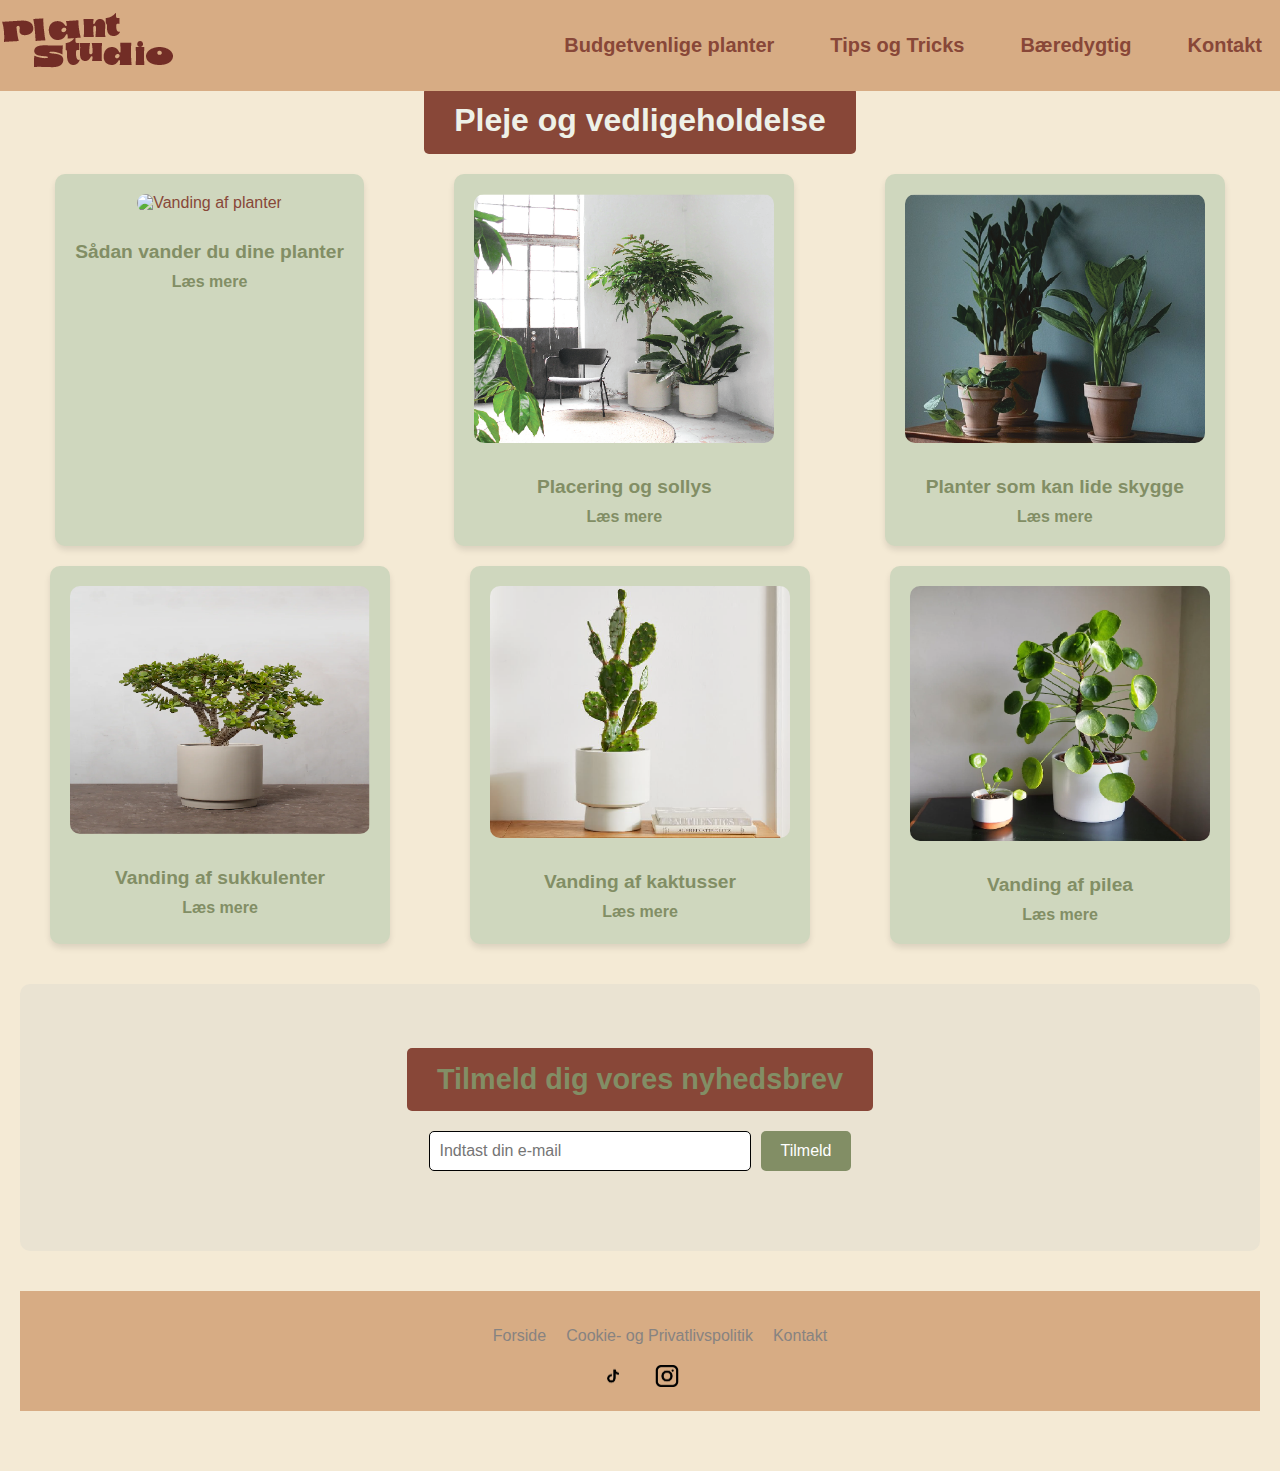
==== artikelplanter.html @ 6d5b94d0 "arbjede på skolen" ====
<!DOCTYPE html>
<html lang="da">
  <!DOCTYPE html>
  <html lang="da">
  <head>
      <meta charset="UTF-8">
      <meta name="viewport" content="width=device-width, initial-scale=1.0">
      <title>Plant Studio</title>
      <link rel="stylesheet" href="css/css.css">

    </head>
    <body>
        <!-- Header -->
        <div class="baggrund">
        <header>
            <div class="logo">
                    <img src="images/Logo.png" alt="Logo">
            </div>
                    <!-- Nav bar start -->
                        <nav class="navbar">
                            <ul>
                                <li><a href="#">Budgetvenlige planter</a>
                                    <ul>
                                        <li><a href="#">Indendørsplanter</a></li>
                                        <li><a href="#">Luftrensende planter</a></li>
                                        <li><a href="#">Udendørsplanter</a></li>
                                        <li><a href="#">Urter og grøntsager</a></li>
                                        <li><a href="#">Spiselige blomster</a></li>
                                    </ul>
                                </li>
                                <li><a href="#">Tips og Tricks</a>
                                    <ul>
                                        <li><a href="#">Budgettips</a></li>
                                        <li><a href="#">Plads optimering</a></li>
                                        <li><a href="#">Ompotning</a></li>
                                        <li><a href="#">DIY og dekoration</a></li>
                                        <li><a href="subside.html">Pleje og vedligeholdelse</a></li>
                                    </ul>
                                </li>
                                <li><a href="#">Bæredygtig</a>
                                    <ul>
                                        <li><a href="#">Urban gardening</a></li>
                                        <li><a href="#">Hydroponic garden</a></li>
                                        <li><a href="#">Genbrug af madrester</a>
                                            <ul>
                                                <li><a href="#">Blog</a></li>
                                            </ul>
                                        </li>
                                        <li><a href="#">Kompost</a></li>
                                    </ul>
                                </li>
                                <li><a href="#">Kontakt</a>
                                    <ul>
                                        <li><a href="#">Om os</a></li>
                                        <li><a href="#">Tilmeld nyhedsbrev</a></li>
                                        <li><a href="#">Social medier</a></li>
                                    </ul>
                                </li>
                            </ul>
                        </nav>
                    </div>
                    </div>
        </header>


        <!-- Pleje og vedligeholdelse - Artikler -->
    <section class="maintenance-page">
        <h2>Pleje og vedligeholdelse</h2>
        <div class="article-list">
            <article>
                <img src="images//Sådan vander du dine planter.png" alt="Vanding af planter">
                <h3>Sådan vander du dine planter</h3>
                <a href="artikelplanter.html">Læs mere</a>
            </article>
            <article>
                <img src="images/Placering.png" alt="Placering og sollys">
                <h3>Placering og sollys</h3>
                <a href="#">Læs mere</a>
            </article>
            <article>
                <img src="images/Skygge.png" alt="Planter der kan lide skygge">
                <h3>Planter som kan lide skygge</h3>
                <a href="#">Læs mere</a>
            </article>
            <article>
                <img src="images/sukkl.png" alt="Vanding af sukkulenter">
                <h3>Vanding af sukkulenter</h3>
                <a href="#">Læs mere</a>
            </article>
            <article>
                <img src="images/Kaktus.png" alt="Vanding af kaktusser">
                <h3>Vanding af kaktusser</h3>
                <a href="#">Læs mere</a>
            </article>
            <article>
                <img src="images/pilea.png" alt="Vanding af pilea">
                <h3>Vanding af pilea</h3>
                <a href="#">Læs mere</a>
            </article>
        </div>

            <!-- Nyhedsbrev -->
            <section class="newsletter">
                <h2>Tilmeld dig vores nyhedsbrev</h2>
                <form id="signupForm" onsubmit="return handleSubmit(event)">
                    <input type="email" id="email" placeholder="Indtast din e-mail" required>
                    <button type="submit">Tilmeld</button>
                </form>
                <p class="thank-you-message" id="thankYouMessage">Tak for din tilmelding!</p>
            </section> 

        <!-- Footer -->
        <footer>
            <nav>
                <ul>
                    <li><a href="#">Forside</a></li>
                    <li><a href="#">Cookie- og Privatlivspolitik</a></li>
                    <li><a href="#">Kontakt</a></li>
                </ul>
            </nav>
            <div class="social-media">
                <a href="#"><img src="images/Tik tok.png" alt="TikTok"></a>
                <a href="#"><img src="images/instagram.png" alt="Instagram"></a>
            </div>
        </footer>

        <script>
            function handleSubmit(event) {
                event.preventDefault(); // Forhindrer sidegenindlæsning ved indsendelse af formular
                var thankYouMessage = document.getElementById('thankYouMessage');
                thankYouMessage.style.display = 'block'; // Vis takke-besked
                document.getElementById('signupForm').reset(); // Nulstil formularen
            }
        </script>
        
    </body>
    </html>
---- css/css.css ----
/**
 * file: css/css.css
 * purpose: styling
 **/
 
¨

* {
  margin: 0px;
  padding: 0px;
  box-sizing: border-box;
}

/* Body styles */
body {
  font-family: Arial, sans-serif;
  background-color: #eae3d5;
  color: #884738;
  margin: 0;
  padding: 0;
  
}

/* Murats section */
header {
  position: fixed; /* Fastgjort øverst */
  background-color: #d7ac84;
  top:0;
  left:0;
  right:0;
  display: flex;
  align-items: center; /* Vertikalt centreret */
  justify-content: space-between;  /* Sørg for, at logo og menu er på hver sin side */
  z-index: 1000;
}
header .logo {
  font-weight: bolder;
  font-size: 25px;
  color:#884738
}
header .navbar ul {
  list-style: none;
}
header .navbar ul li {
  position: relative;
  float: left;
}

header .navbar ul li a {
  font-family:sans-serif;
  text-decoration: none;
  font-size: 20px;
  padding: 18px;
  color:#884738;
  display: block;
  font-weight: bold;
}
header .navbar ul li a:hover {
  background-color: #C1A18C; /* Ændrer farve ved hover */
}
header .navbar ul li ul {
  position: absolute;
  left: 0;
  width: 200px;
  background:#fff;
  display: none;
}
header .navbar ul li ul li {
  width: 100%;
  border-top: 1px solid rgba(0,0,0,0.1);
}
header .navbar ul li ul li ul {
  left: 200px;
  top:0;
}
header .navbar ul li:focus-within > ul,
header .navbar ul li:hover > ul {
  display: block;
}
#menu-bar {
  display: none;
}
header label {
  font-size: 20px;
  color: #333;
  cursor: pointer;
  display: none;
}
@media(max-width:991px){
}
/* Murats section slut */



/* Logo styling */
.logo {
  flex: 1; /* Sørger for, at mit logoet holder sin plads til venstre */
}



/* Navbar styling */
.navbar {
  display: flex;
}

.navbar ul {
  list-style: none;
  display: flex;
  gap: 20px; /* Mellemrum mellem menupunkter */
}

.navbar ul li {
  position: relative;
}

.navbar ul li a {
  text-decoration: none;
  font-size: 20px;
  color: white; /* Hvid tekst for kontrast mod baggrunden */
  font-weight: bold;
  padding: 10px 15px;
}

.navbar ul li a:hover {
  background-color: #C1A18C; /* Lysere brun farve ved hover */
  color: white;
  padding: 10px;
  border-radius: 5px;
}



/* Hero menu i midten section */

.hero{
  background-image: url('../images/Forside\ billede.png');
  background-size: cover; /* Sørger for, at billedet dækker hele sektionen */
  background-position: center; /* Billedet er centreret */
  background-repeat: no-repeat; /* Forhindrer gentagelse af billedet */
  height: 90vh; /* Bruger hele skærmhøjden */
  display: flex;
  flex-direction: column;
  justify-content: center;
  align-items: center;
  text-align: center;
  position: relative; /* Sørger for, at indholdet forbliver inde i hero-sektionen */
  padding-top: 80px; /* Tilføj ekstra padding for at undgå overlap med menuen */
}
.hero h2 {
  font-size: 2.5rem;
  color: #edfbd0;
  margin-bottom: 20px;
  background-color: #884738;
  padding: 15px 30px; /* Mere padding for at gøre boksen større */
  border-radius: 5px;  /* Rundede hjørner */
  font-weight: bold;
  display: inline-block; /* Holder boksen tæt om teksten */
  margin-bottom: 20px; /* Mellemrum under overskriften */
}
/* Hero section - knapper */
.buttons {
  gap: 20px;
}


/* Brune knapper section */
.btn {
  background-color: #884738;
  color: #edfbd0;
  padding: 10px 20px;
  text-decoration: none;
  border-radius: 5px;
  font-weight: bold; /* Gør teksten fed */
  transition: background-color 0.3s ease;
}
.btn:hover {
  background-color: #C1A18C;
}


/* Introduction section */
.intro {
  background-color: #eae3d5;
  text-align: center;
  padding: 40px 20px;
  font-size: 1.2rem;
  font-weight: bold;
  color: #884738;
}


/* Articles section */
.articles {
  padding: 40px 0px;
  text-align: center;
  background-color: #eae3d5;
}
.articles h2 {
  font-size: 2rem;
  margin-bottom: 20px;
}
.article-list {
  display: flex;
  justify-content: space-around;
  gap: 20px;
  flex-wrap: wrap; /* Sørg for, at artiklerne tilpasses mindre skærme */
}
article {
  background-color: #cfd7be;
  border-radius: 10px;
  padding: 20px;
  box-shadow: 0 4px 6px rgba(0, 0, 0, 0.1);
  text-align: center;
  max-width: 300px; /* Sæt en max-width for små skærme */
}
article img {
  width: 100%;
  border-radius: 10px;
  margin-bottom: 15px;
}
article h3 {
  font-size: 1.2rem;
  margin-bottom: 10px;
  color: #828e65;
}
article a {
  text-decoration: none;
  color: #828e65;
  font-weight: bold;
}
article a:hover {
  color: #C1A18C;
}


/* Pleje og Vedligeholdelse specifik styling */
.maintenance-page {
  padding: 60px 20px;
  background-color: #f4ead5;
  text-align: center;
}

.maintenance-page h2 {
  background-color: #884738;
  color: #eef1e8;
  padding: 15px 30px;
  font-size: 2rem;
  border-radius: 5px;
  margin-bottom: 40px;
  display: inline-block;
  margin-bottom: 20px; /* Mellemrum under overskriften */
}

.article-list {
  display: flex;
  flex-wrap: wrap;
  justify-content: space-around;
  gap: 20px;
}

article {
  background-color: #cfd7be;
  border-radius: 10px;
  padding: 20px;
  max-width: 300px;
  text-align: center;
  box-shadow: 0 4px 6px rgba(0, 0, 0, 0.1);
}

article img {
  width: 100%;
  border-radius: 10px;
  margin-bottom: 10px;
}

article h3 {
  font-size: 1.2rem;
  margin-bottom: 10px;
  color: #828e65;
}

article a {
  text-decoration: none;
  color: #828e65;
  font-weight: bold;
}

article a:hover {
  color: #C1A18C;
}

/* Pagination styling */
.pagination {
  margin-top: 30px;
  font-size: 1.2rem;
}

.pagination a {
  margin: 0 10px;
  text-decoration: none;
  color: #884738;
}

.pagination span {
  font-weight: bold;
}



/* Nyhedsbrev section */
.newsletter {
  padding: 40px 20px;
  text-align: center;
  background-color: #EAE3D2;
  border-radius: 10px;
  margin: 40px 0;
}
.newsletter h2 {
  font-family: Arial, Helvetica, sans-serif;
  color: #828e65;
  font-size: 1.8rem;
}
.newsletter form {
  display: flex;
  justify-content: center;
  gap: 10px;
}
.newsletter input[type="email"] {
  padding: 10px;
  border: 1px solid #020202;
  border-radius: 5px;
  width: 300px;
  margin-bottom: 40px;
  font-size: 1rem;
}
.newsletter button {
  padding: 10px 20px;
  background-color: #828e65;
  color: white;
  border: none;
  border-radius: 5px;
  cursor: pointer;
  font-size: 1rem;
  display: inline-block;
  margin-bottom: 40px;
}
.newsletter button:hover {
  background-color: #C1A18C;
}

.thank-you-message {
  display: none; /* Skjult som standard */
  color: green;
  margin-top: 20px;
  font-size: 1.2rem;
}



/* Footer */
footer {
  padding: 20px;
  text-align: center;
  background-color: #d7ac84;
}
footer nav ul {
  list-style: none;
  display: flex;
  justify-content: center;
  gap: 20px;
}
footer nav ul li {
  display: inline;
}
footer nav ul li a {
  text-decoration: none;
  color: #878381;
}
.social-media {
  margin-top: 20px;
}
.social-media a img {
  width: 30px;
  margin: 0 10px;
}

@media (max-width: 768px) {
  .hero {
    height: 300px; /* Mindre højde for mobile enheder */
  }
  .hero h2 {
    font-size: 1.8rem; /* Mindre tekststørrelse */
  }
  .buttons {
    flex-direction: column; /* Stak knapperne vertikalt */
  }
}
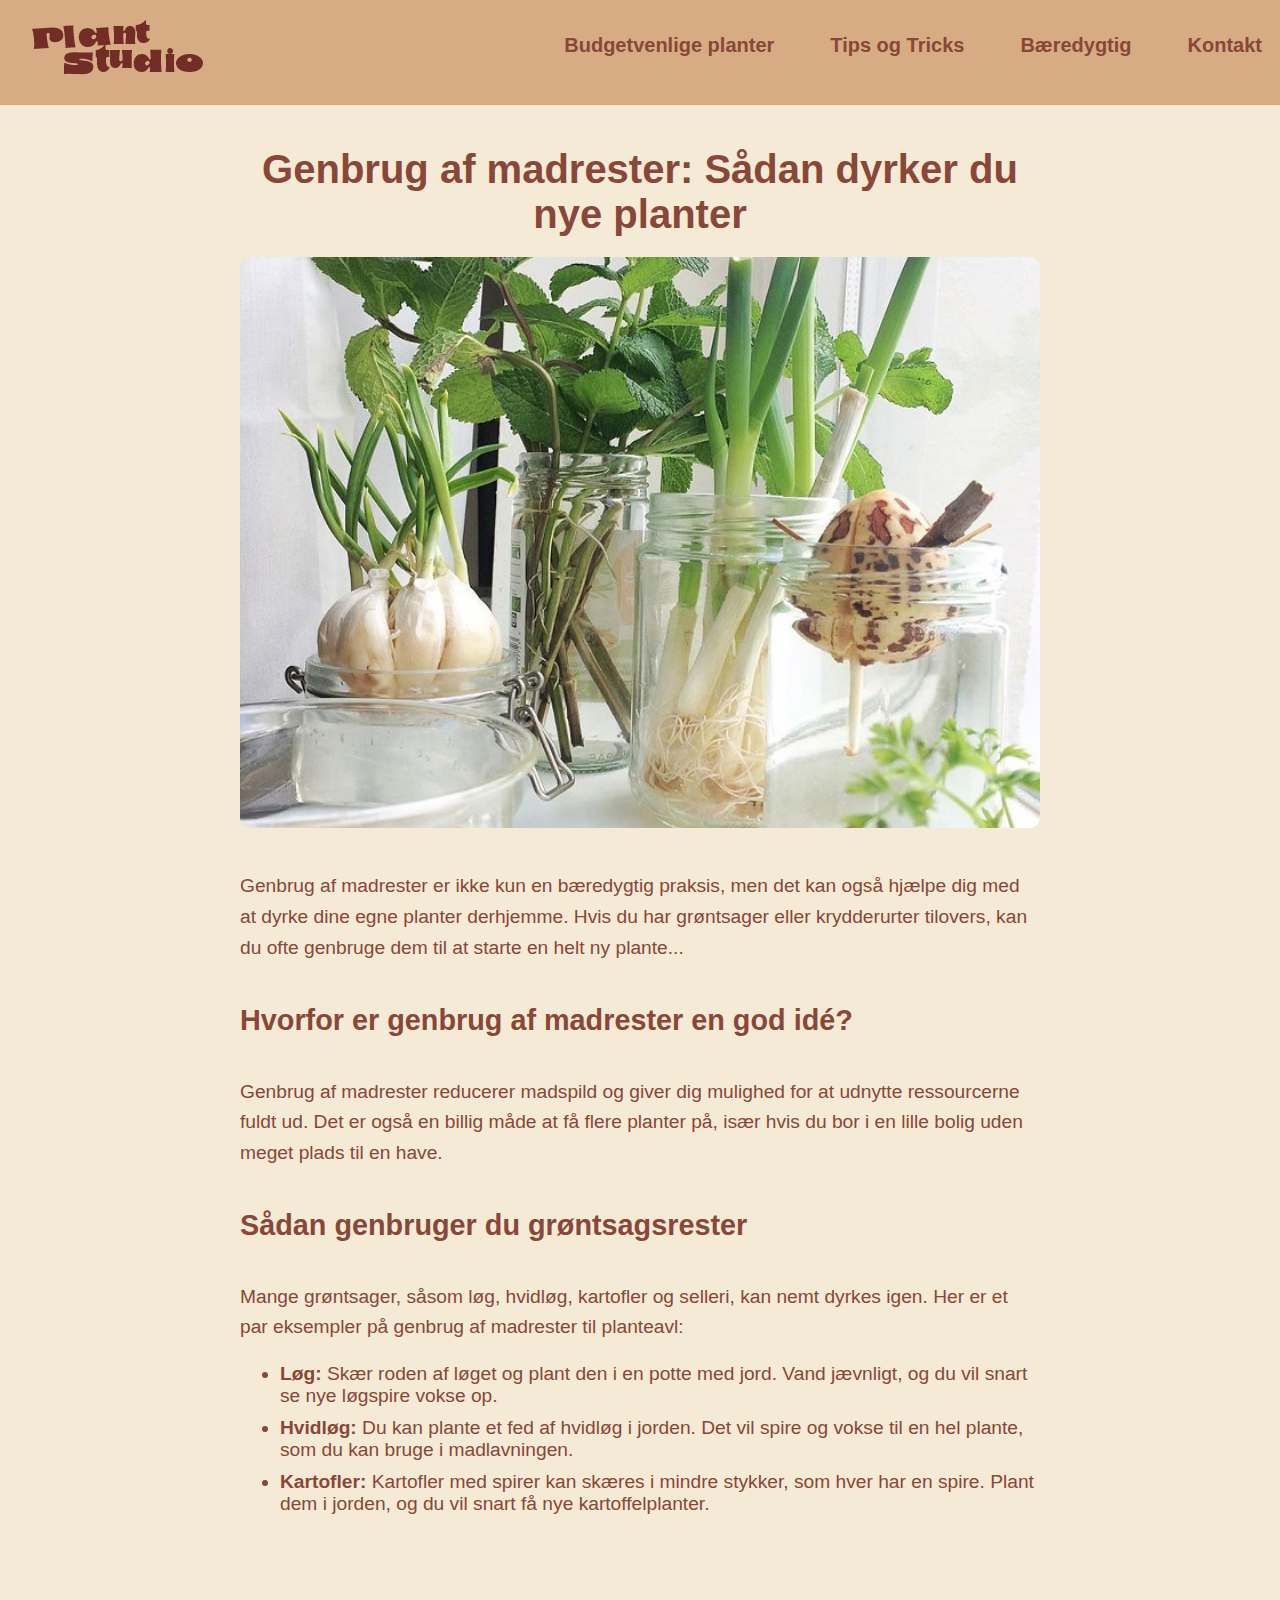
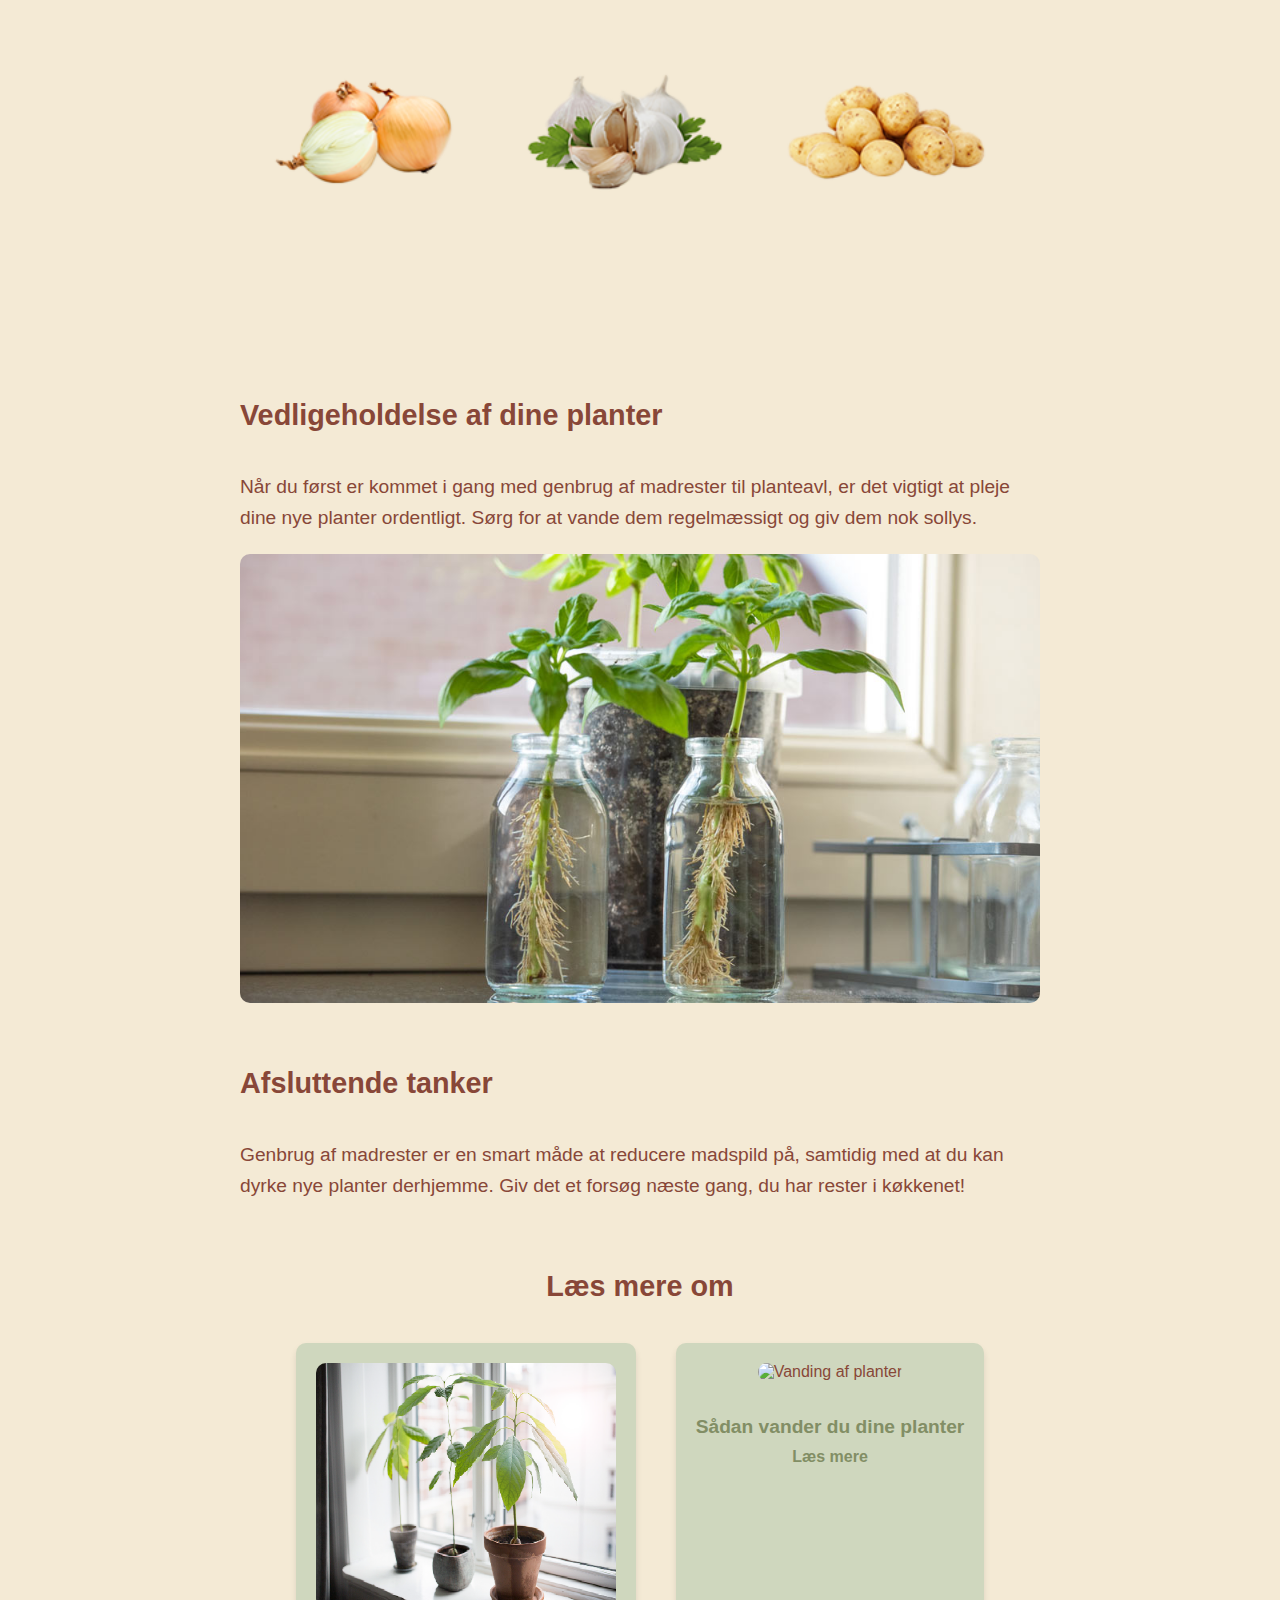
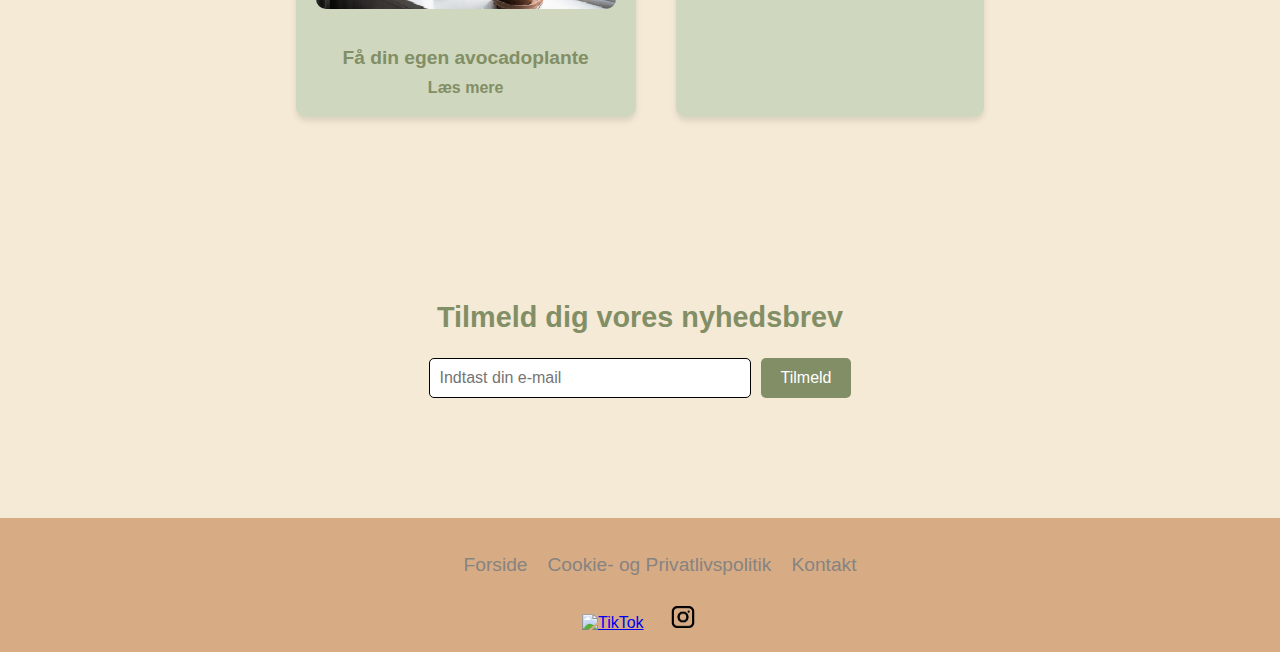
==== commit c8124eb7: "arbjde" ====
--- a/artikelplanter.html
+++ b/artikelplanter.html
@@ -62,76 +62,86 @@
                     </div>
         </header>
 
+ <!-- Artikel Sektion -->
+ <section class="single-article">
+    <h1>Genbrug af madrester: Sådan dyrker du nye planter</h1>
+    <img src="images/Madrester i glas.jpg" alt="Genbrug af madrester billede">
+    <p>Genbrug af madrester er ikke kun en bæredygtig praksis, men det kan også hjælpe dig med at dyrke dine egne planter derhjemme. Hvis du har grøntsager eller krydderurter tilovers, kan du ofte genbruge dem til at starte en helt ny plante...</p>
 
-        <!-- Pleje og vedligeholdelse - Artikler -->
-    <section class="maintenance-page">
-        <h2>Pleje og vedligeholdelse</h2>
+    <h2>Hvorfor er genbrug af madrester en god idé?</h2>
+    <p>Genbrug af madrester reducerer madspild og giver dig mulighed for at udnytte ressourcerne fuldt ud. Det er også en billig måde at få flere planter på, især hvis du bor i en lille bolig uden meget plads til en have.</p>
+
+    <h2>Sådan genbruger du grøntsagsrester</h2>
+    <p>Mange grøntsager, såsom løg, hvidløg, kartofler og selleri, kan nemt dyrkes igen. Her er et par eksempler på genbrug af madrester til planteavl:</p>
+    <ul>
+        <li><strong>Løg:</strong> Skær roden af løget og plant den i en potte med jord. Vand jævnligt, og du vil snart se nye løgspire vokse op.</li>
+        <li><strong>Hvidløg:</strong> Du kan plante et fed af hvidløg i jorden. Det vil spire og vokse til en hel plante, som du kan bruge i madlavningen.</li>
+        <li><strong>Kartofler:</strong> Kartofler med spirer kan skæres i mindre stykker, som hver har en spire. Plant dem i jorden, og du vil snart få nye kartoffelplanter.</strong>
+    </ul>
+ 
+ <div class="grøntsager-billeder">
+    <img src="images/mad 4.png" alt="Genbrug af løg" class="grønsager-bil">
+</div>
+
+    <h2>Vedligeholdelse af dine planter</h2>
+    <p>Når du først er kommet i gang med genbrug af madrester til planteavl, er det vigtigt at pleje dine nye planter ordentligt. Sørg for at vande dem regelmæssigt og giv dem nok sollys.</p>
+
+    <img src="images/Basil.jpg" alt="Planter vokser fra madrester">
+
+    <h2>Afsluttende tanker</h2>
+    <p>Genbrug af madrester er en smart måde at reducere madspild på, samtidig med at du kan dyrke nye planter derhjemme. Giv det et forsøg næste gang, du har rester i køkkenet!</p>
+
+    <!-- Relaterede artikler -->
+    <section class="related-articles">
+        <h3>Læs mere om</h3>
         <div class="article-list">
             <article>
-                <img src="images//Sådan vander du dine planter.png" alt="Vanding af planter">
-                <h3>Sådan vander du dine planter</h3>
-                <a href="artikelplanter.html">Læs mere</a>
+                <img src="images/avocado1.png" alt="Avocadoplante">
+                <h3>Få din egen avocadoplante</h3>
+                <a href="avocado.html">Læs mere</a>
             </article>
             <article>
-                <img src="images/Placering.png" alt="Placering og sollys">
-                <h3>Placering og sollys</h3>
-                <a href="#">Læs mere</a>
-            </article>
-            <article>
-                <img src="images/Skygge.png" alt="Planter der kan lide skygge">
-                <h3>Planter som kan lide skygge</h3>
-                <a href="#">Læs mere</a>
-            </article>
-            <article>
-                <img src="images/sukkl.png" alt="Vanding af sukkulenter">
-                <h3>Vanding af sukkulenter</h3>
-                <a href="#">Læs mere</a>
-            </article>
-            <article>
-                <img src="images/Kaktus.png" alt="Vanding af kaktusser">
-                <h3>Vanding af kaktusser</h3>
-                <a href="#">Læs mere</a>
-            </article>
-            <article>
-                <img src="images/pilea.png" alt="Vanding af pilea">
-                <h3>Vanding af pilea</h3>
+                <img src="images/Sådan vander du dine planter.png" alt="Vanding af planter">
+                <h3>Sådan vander du dine planter</h3>
                 <a href="#">Læs mere</a>
             </article>
         </div>
+    </section>
+</section>
 
-            <!-- Nyhedsbrev -->
-            <section class="newsletter">
-                <h2>Tilmeld dig vores nyhedsbrev</h2>
-                <form id="signupForm" onsubmit="return handleSubmit(event)">
-                    <input type="email" id="email" placeholder="Indtast din e-mail" required>
-                    <button type="submit">Tilmeld</button>
-                </form>
-                <p class="thank-you-message" id="thankYouMessage">Tak for din tilmelding!</p>
-            </section> 
+   <!-- Nyhedsbrev -->
+</section>
+<section class="newsletter">
+    <h2>Tilmeld dig vores nyhedsbrev</h2>
+    <form id="signupForm" onsubmit="return handleSubmit(event)">
+        <input type="email" id="email" placeholder="Indtast din e-mail" required>
+        <button type="submit">Tilmeld</button>
+    </form>
+    <p class="thank-you-message" id="thankYouMessage">Tak for din tilmelding! Du er nu tilmeldt vores nyhedsbrev!</p>
+</section> 
 
-        <!-- Footer -->
-        <footer>
-            <nav>
-                <ul>
-                    <li><a href="#">Forside</a></li>
-                    <li><a href="#">Cookie- og Privatlivspolitik</a></li>
-                    <li><a href="#">Kontakt</a></li>
-                </ul>
-            </nav>
-            <div class="social-media">
-                <a href="#"><img src="images/Tik tok.png" alt="TikTok"></a>
-                <a href="#"><img src="images/instagram.png" alt="Instagram"></a>
-            </div>
-        </footer>
-
-        <script>
-            function handleSubmit(event) {
-                event.preventDefault(); // Forhindrer sidegenindlæsning ved indsendelse af formular
-                var thankYouMessage = document.getElementById('thankYouMessage');
-                thankYouMessage.style.display = 'block'; // Vis takke-besked
-                document.getElementById('signupForm').reset(); // Nulstil formularen
-            }
-        </script>
-        
-    </body>
-    </html>+<!-- Footer -->
+<footer>
+    <nav>
+        <ul>
+            <li><a href="index.html">Forside</a></li>
+            <li><a href="#">Cookie- og Privatlivspolitik</a></li>
+            <li><a href="#">Kontakt</a></li>
+        </ul>
+    </nav>
+    <div class="social-media">
+        <a href="https://www.tiktok.com/explore"><img src="images/tiktok.png" alt="TikTok"></a>
+        <a href="https://www.instagram.com"><img src="images/instagram.png" alt="Instagram"></a>
+    </div>
+</footer>
+<script>
+    function handleSubmit(event) {
+        event.preventDefault(); 
+        var thankYouMessage = document.getElementById('thankYouMessage');
+        thankYouMessage.style.display = 'block'; 
+        document.getElementById('signupForm').reset(); 
+    }
+</script>
+</body>
+</html>
+          --- a/css/css.css
+++ b/css/css.css
@@ -14,14 +14,14 @@
 /* Body styles */
 body {
   font-family: Arial, sans-serif;
-  background-color: #eae3d5;
+  background-color: #f4ead5;
   color: #884738;
   margin: 0;
   padding: 0;
-  
-}
-
-/* Murats section */
+  margin-top: 20px;
+}
+
+/* Murats hjemmelavet menu section */
 header {
   position: fixed; /* Fastgjort øverst */
   background-color: #d7ac84;
@@ -31,10 +31,11 @@
   display: flex;
   align-items: center; /* Vertikalt centreret */
   justify-content: space-between;  /* Sørg for, at logo og menu er på hver sin side */
-  z-index: 1000;
+  z-index: 10000;
 }
 header .logo {
   font-weight: bolder;
+  margin-left: 30px;
   font-size: 25px;
   color:#884738
 }
@@ -88,7 +89,7 @@
 }
 @media(max-width:991px){
 }
-/* Murats section slut */
+/* Murats hjemmelavet menu section slut */
 
 
 
@@ -163,7 +164,6 @@
   gap: 20px;
 }
 
-
 /* Brune knapper section */
 .btn {
   background-color: #884738;
@@ -181,7 +181,7 @@
 
 /* Introduction section */
 .intro {
-  background-color: #eae3d5;
+  background-color: #f4ead5;
   text-align: center;
   padding: 40px 20px;
   font-size: 1.2rem;
@@ -190,11 +190,11 @@
 }
 
 
-/* Articles section */
+/* Artikler section */
 .articles {
   padding: 40px 0px;
   text-align: center;
-  background-color: #eae3d5;
+  background-color: #f4ead5;
 }
 .articles h2 {
   font-size: 2rem;
@@ -232,13 +232,19 @@
 article a:hover {
   color: #C1A18C;
 }
-
-
-/* Pleje og Vedligeholdelse specifik styling */
+article :hover{
+  transform: scale(1.05); /* Lidt zoom ved hover for en interaktiv effekt */
+}
+
+
+/* Pleje og vedligeholdelse side styling */
+
 .maintenance-page {
-  padding: 60px 20px;
-  background-color: #f4ead5;
-  text-align: center;
+  padding-top: 100px; /* Giver 100px mellemrum fra headeren */
+    padding-left: 20px;
+    padding-right: 20px;
+    background-color: #f4ead5;
+    text-align: center;
 }
 
 .maintenance-page h2 {
@@ -247,9 +253,8 @@
   padding: 15px 30px;
   font-size: 2rem;
   border-radius: 5px;
-  margin-bottom: 40px;
   display: inline-block;
-  margin-bottom: 20px; /* Mellemrum under overskriften */
+  margin-bottom: 40px; /* Mellemrum under overskriften */
 }
 
 .article-list {
@@ -257,6 +262,7 @@
   flex-wrap: wrap;
   justify-content: space-around;
   gap: 20px;
+  margin-top: 40px; /* Ekstra mellemrum mellem overskriften og artiklerne */
 }
 
 article {
@@ -266,6 +272,7 @@
   max-width: 300px;
   text-align: center;
   box-shadow: 0 4px 6px rgba(0, 0, 0, 0.1);
+  transition: transform 0.2s ease-in-out;
 }
 
 article img {
@@ -289,8 +296,12 @@
 article a:hover {
   color: #C1A18C;
 }
-
-/* Pagination styling */
+ 
+article :hover{
+  transform: scale(1.05); 
+}
+
+/* Nummer styling */
 .pagination {
   margin-top: 30px;
   font-size: 1.2rem;
@@ -307,14 +318,131 @@
 }
 
 
+/* Madrester artikel styling */
+.single-article {
+  padding: 100px 20px;
+  max-width: 800px;
+  margin: 0 auto;
+  background-color: #f4ead5;
+  color: #884738;
+}
+
+.single-article h1 {
+  font-size: 2.5rem;
+  margin-bottom: 20px;
+  text-align: center;
+}
+
+.single-article img {
+  width: 100%;
+  height: auto;
+  border-radius: 10px;
+  margin-bottom: 20px;
+}
+
+.single-article p {
+  font-size: 1.2rem;
+  line-height: 1.6;
+  margin-bottom: 20px;
+}
+
+.single-article h2 {
+  font-size: 1.8rem;
+  margin-top: 40px;
+  margin-bottom: 40px;
+  color: #884738;
+}
+
+ul {
+  margin-bottom: 20px;
+}
+
+ul li {
+  font-size: 1.2rem;
+  margin-bottom: 10px;
+}
+
+ul li strong {
+  color: #884738;
+}
+
+/* Artiklerne i bunden */
+.related-articles {
+  margin-top: 20px;  /* Øger mellemrum over sektionen */
+  text-align: center;
+  padding-top: 20px;
+}
+
+.related-articles h3 {
+  font-size: 1.8rem;
+  margin-bottom: 20px; /* Mellemrum under "Læs mere om"-overskriften */
+  color: #884738;
+}
+
+.related-articles .article-list {
+  display: flex;
+  flex-wrap: wrap;
+  justify-content: center;
+  gap: 40px; /* Mellemrum mellem artikler */
+}
+
+.related-articles article {
+  background-color: #cfd7be;
+  border-radius: 10px;
+  padding: 20px;
+  max-width: 300px;
+  text-align: center;
+  box-shadow: 0 4px 6px rgba(0, 0, 0, 0.1);
+  transition: transform 0.2s ease-in-out;
+}
+
+.related-articles article img {
+  width: 100%;
+  height: auto;
+  border-radius: 10px;
+  margin-bottom: 15px;
+}
+
+.related-articles article h3 {
+  font-size: 1.2rem;
+  margin-bottom: 10px;
+  color: #828e65;
+}
+
+.related-articles article a {
+  text-decoration: none;
+  font-weight: bold;
+  color: #828e65;
+}
+
+.related-articles article a:hover {
+  color: #C1A18C;
+}
+
+.related-articles article:hover {
+  transform: scale(1.05); /* Gør artiklerne interaktive ved hover */
+}
+
+
+/* Justering for mindre skærme */
+@media (max-width: 768px) {
+  .article-list {
+      flex-direction: column; /* Stak artiklerne vertikalt på små skærme */
+      align-items: center; /* Centrer artiklerne */
+  }
+
+  article {
+      max-width: 90%; /* Sørg for, at artiklerne ikke fylder for meget på små skærme */
+  }
+}
 
 /* Nyhedsbrev section */
 .newsletter {
   padding: 40px 20px;
   text-align: center;
-  background-color: #EAE3D2;
-  border-radius: 10px;
+  background-color: #f4ead5;
   margin: 40px 0;
+  margin-top: 20px; 
 }
 .newsletter h2 {
   font-family: Arial, Helvetica, sans-serif;
@@ -351,7 +479,7 @@
 
 .thank-you-message {
   display: none; /* Skjult som standard */
-  color: green;
+  color: #828e65;
   margin-top: 20px;
   font-size: 1.2rem;
 }
